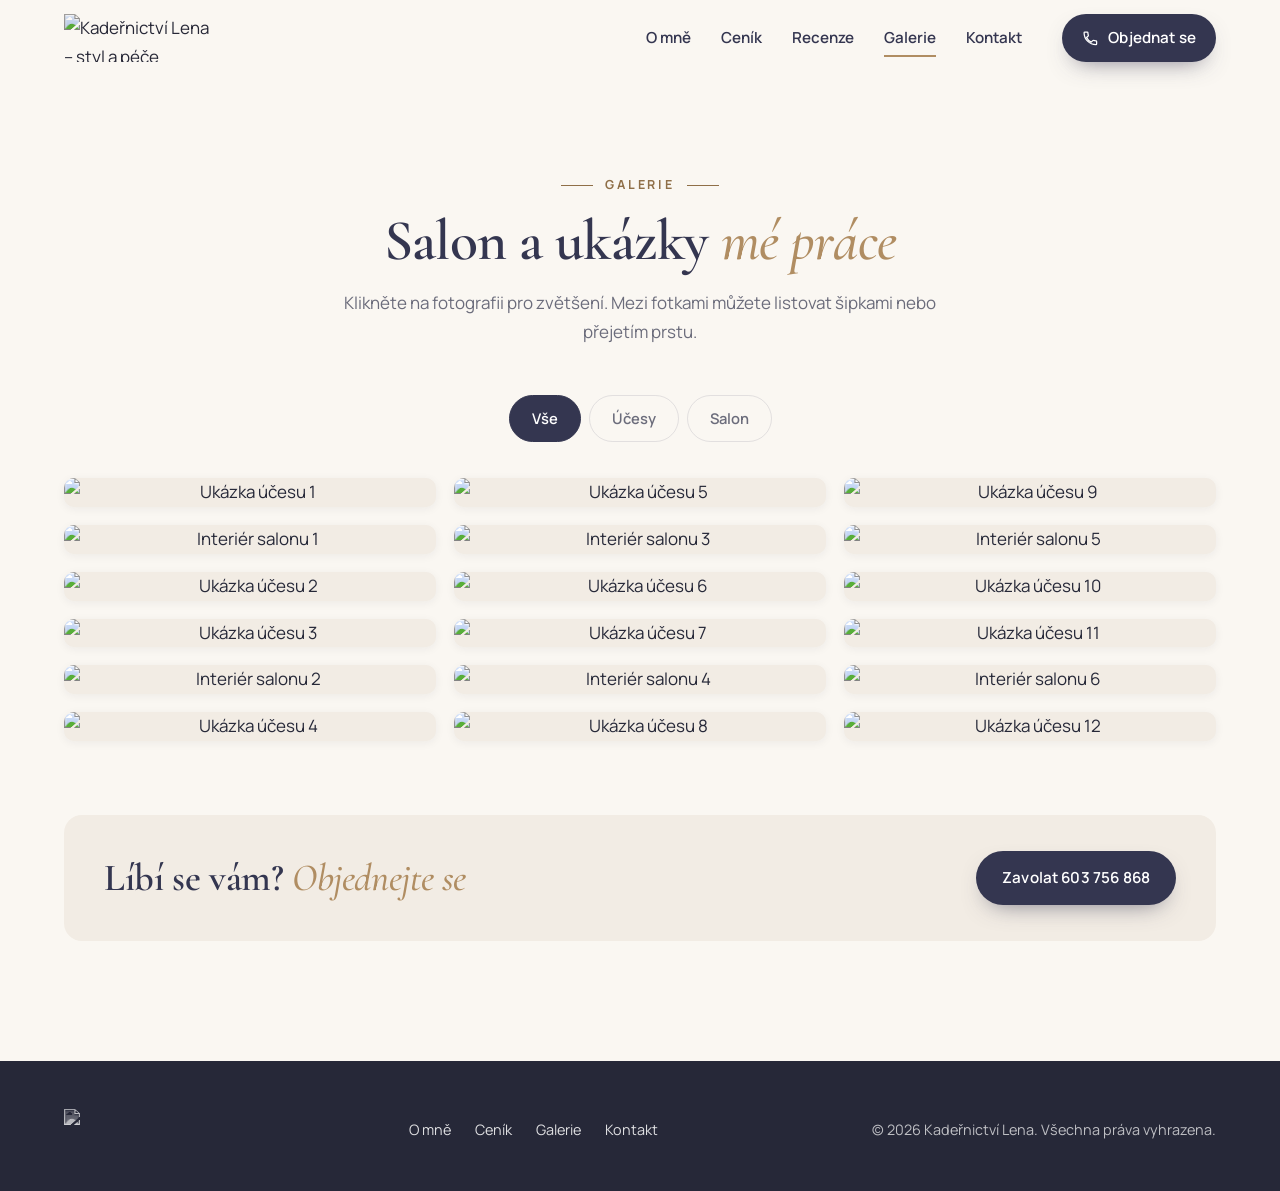
==== gallery.html @ c84bf9ac "Modernize website design and add mobile-friendly interactions - New elegant design (Cormorant Garamo" ====
<!DOCTYPE html>
<html lang="cs">
<head>
    <meta charset="UTF-8">
    <meta name="viewport" content="width=device-width, initial-scale=1.0">
    <title>Galerie – Kadeřnictví Lena</title>
    <meta name="description" content="Prohlédněte si salon kadeřnictví LENA v Holasicích a ukázky střihů, barvení a stylingu.">
    <meta name="theme-color" content="#faf7f2">
    <script>document.documentElement.classList.add('js');</script>
    <link rel="icon" href="img/lena_logo.png">
    <link rel="preconnect" href="https://fonts.googleapis.com">
    <link rel="preconnect" href="https://fonts.gstatic.com" crossorigin>
    <link href="https://fonts.googleapis.com/css2?family=Cormorant+Garamond:ital,wght@0,500;0,600;1,500&family=Manrope:wght@400;500;600;700&display=swap" rel="stylesheet">
    <link rel="stylesheet" href="css/styles.css">
</head>
<body>
    <a class="skip-link" href="#main">Přeskočit na obsah</a>

    <header class="site-header" id="top">
        <div class="container header-inner">
            <a href="index.html" class="brand" aria-label="Kadeřnictví Lena – úvod">
                <img src="img/lena_logo.png" alt="Kadeřnictví Lena – styl a péče" width="180" height="58">
            </a>
            <nav class="site-nav" id="site-nav" aria-label="Hlavní navigace">
                <ul>
                    <li><a href="index.html#o-mne">O mně</a></li>
                    <li><a href="index.html#cenik">Ceník</a></li>
                    <li><a href="index.html#recenze">Recenze</a></li>
                    <li><a href="gallery.html" class="is-active" aria-current="page">Galerie</a></li>
                    <li><a href="index.html#contact">Kontakt</a></li>
                </ul>
                <a href="tel:+420603756868" class="btn btn-primary nav-cta">
                    <svg aria-hidden="true" viewBox="0 0 24 24"><path d="M6.6 10.8a15.1 15.1 0 0 0 6.6 6.6l2.2-2.2c.3-.3.7-.4 1-.2 1.1.4 2.3.6 3.6.6.6 0 1 .4 1 1V20c0 .6-.4 1-1 1A17 17 0 0 1 3 4c0-.6.4-1 1-1h3.5c.6 0 1 .4 1 1 0 1.3.2 2.5.6 3.6.1.3 0 .7-.2 1l-2.3 2.2z"/></svg>
                    Objednat se
                </a>
            </nav>
            <button class="nav-toggle" type="button" aria-label="Otevřít menu" aria-expanded="false" aria-controls="site-nav">
                <span></span><span></span><span></span>
            </button>
        </div>
    </header>

    <main id="main">
        <section class="section gallery-page">
            <div class="container">
                <div class="section-head reveal">
                    <p class="eyebrow">Galerie</p>
                    <h1>Salon a ukázky <em>mé práce</em></h1>
                    <p>Klikněte na fotografii pro zvětšení. Mezi fotkami můžete listovat šipkami nebo přejetím prstu.</p>
                </div>

                <div class="filters reveal" role="group" aria-label="Filtr galerie">
                    <button class="filter is-active" data-filter="all" aria-pressed="true">Vše</button>
                    <button class="filter" data-filter="hair" aria-pressed="false">Účesy</button>
                    <button class="filter" data-filter="salon" aria-pressed="false">Salon</button>
                </div>

                <div class="gallery-grid" data-gallery>
                    <button class="gallery-item" data-cat="hair"><img src="media/hair_ (1).jpg" alt="Ukázka účesu 1" loading="lazy"></button>
                    <button class="gallery-item" data-cat="salon"><img src="media/salon_ (1).jpg" alt="Interiér salonu 1" loading="lazy"></button>
                    <button class="gallery-item" data-cat="hair"><img src="media/hair_ (2).jpg" alt="Ukázka účesu 2" loading="lazy"></button>
                    <button class="gallery-item" data-cat="hair"><img src="media/hair_ (3).jpg" alt="Ukázka účesu 3" loading="lazy"></button>
                    <button class="gallery-item" data-cat="salon"><img src="media/salon_ (2).jpg" alt="Interiér salonu 2" loading="lazy"></button>
                    <button class="gallery-item" data-cat="hair"><img src="media/hair_ (4).jpg" alt="Ukázka účesu 4" loading="lazy"></button>
                    <button class="gallery-item" data-cat="hair"><img src="media/hair_ (5).jpg" alt="Ukázka účesu 5" loading="lazy"></button>
                    <button class="gallery-item" data-cat="salon"><img src="media/salon_ (3).jpg" alt="Interiér salonu 3" loading="lazy"></button>
                    <button class="gallery-item" data-cat="hair"><img src="media/hair_ (6).jpg" alt="Ukázka účesu 6" loading="lazy"></button>
                    <button class="gallery-item" data-cat="hair"><img src="media/hair_ (7).jpg" alt="Ukázka účesu 7" loading="lazy"></button>
                    <button class="gallery-item" data-cat="salon"><img src="media/salon_ (4).jpg" alt="Interiér salonu 4" loading="lazy"></button>
                    <button class="gallery-item" data-cat="hair"><img src="media/hair_ (8).jpg" alt="Ukázka účesu 8" loading="lazy"></button>
                    <button class="gallery-item" data-cat="hair"><img src="media/hair_ (9).jpg" alt="Ukázka účesu 9" loading="lazy"></button>
                    <button class="gallery-item" data-cat="salon"><img src="media/salon_ (5).jpg" alt="Interiér salonu 5" loading="lazy"></button>
                    <button class="gallery-item" data-cat="hair"><img src="media/hair_ (10).jpg" alt="Ukázka účesu 10" loading="lazy"></button>
                    <button class="gallery-item" data-cat="hair"><img src="media/hair_ (11).jpg" alt="Ukázka účesu 11" loading="lazy"></button>
                    <button class="gallery-item" data-cat="salon"><img src="media/salon_ (6).jpg" alt="Interiér salonu 6" loading="lazy"></button>
                    <button class="gallery-item" data-cat="hair"><img src="media/hair_ (12).jpg" alt="Ukázka účesu 12" loading="lazy"></button>
                </div>

                <div class="cta-band reveal">
                    <h2>Líbí se vám? <em>Objednejte se</em></h2>
                    <a href="tel:+420603756868" class="btn btn-primary">Zavolat 603 756 868</a>
                </div>
            </div>
        </section>
    </main>

    <div class="lightbox" role="dialog" aria-modal="true" aria-label="Náhled fotografie" hidden>
        <button class="lb-close" type="button" aria-label="Zavřít">
            <svg aria-hidden="true" viewBox="0 0 24 24"><path d="M6 6l12 12M18 6L6 18"/></svg>
        </button>
        <button class="lb-nav lb-prev" type="button" aria-label="Předchozí fotografie">
            <svg aria-hidden="true" viewBox="0 0 24 24"><path d="M15 18l-6-6 6-6"/></svg>
        </button>
        <figure class="lb-figure">
            <img class="lb-img" src="" alt="">
            <figcaption class="lb-counter"></figcaption>
        </figure>
        <button class="lb-nav lb-next" type="button" aria-label="Další fotografie">
            <svg aria-hidden="true" viewBox="0 0 24 24"><path d="M9 18l6-6-6-6"/></svg>
        </button>
    </div>

    <footer class="site-footer">
        <div class="container footer-inner">
            <img src="img/lena_logo.png" alt="Kadeřnictví Lena" class="footer-logo" width="150" height="48" loading="lazy">
            <nav aria-label="Patička">
                <a href="index.html#o-mne">O mně</a>
                <a href="index.html#cenik">Ceník</a>
                <a href="gallery.html">Galerie</a>
                <a href="index.html#contact">Kontakt</a>
            </nav>
            <p>&copy; <span data-year>2025</span> Kadeřnictví Lena. Všechna práva vyhrazena.</p>
        </div>
    </footer>

    <a href="tel:+420603756868" class="fab-call" aria-label="Zavolat do kadeřnictví">
        <svg aria-hidden="true" viewBox="0 0 24 24"><path d="M6.6 10.8a15.1 15.1 0 0 0 6.6 6.6l2.2-2.2c.3-.3.7-.4 1-.2 1.1.4 2.3.6 3.6.6.6 0 1 .4 1 1V20c0 .6-.4 1-1 1A17 17 0 0 1 3 4c0-.6.4-1 1-1h3.5c.6 0 1 .4 1 1 0 1.3.2 2.5.6 3.6.1.3 0 .7-.2 1l-2.3 2.2z"/></svg>
        <span>Zavolat</span>
    </a>
    <button class="to-top" type="button" aria-label="Zpět nahoru">
        <svg aria-hidden="true" viewBox="0 0 24 24"><path d="M6 15l6-6 6 6"/></svg>
    </button>

    <script src="js/main.js" defer></script>
</body>
</html>
---- css/styles.css ----
/* ==========================================================================
   Kadeřnictví Lena – styly
   ========================================================================== */

:root {
    --ink: #262838;
    --navy: #343650;
    --muted: #6b6c7b;
    --cream: #faf7f2;
    --sand: #f2ece4;
    --blush: #ead8d1;
    --gold: #b08d62;
    --gold-dark: #8f6f48;
    --white: #ffffff;
    --line: rgba(52, 54, 80, 0.12);

    --font-serif: 'Cormorant Garamond', Georgia, serif;
    --font-sans: 'Manrope', system-ui, -apple-system, 'Segoe UI', sans-serif;

    --radius: 18px;
    --radius-sm: 10px;
    --shadow-sm: 0 2px 10px rgba(38, 40, 56, 0.06);
    --shadow: 0 18px 40px -18px rgba(38, 40, 56, 0.28);
    --header-h: 76px;
    --ease: cubic-bezier(.22, .61, .36, 1);
}

*, *::before, *::after { box-sizing: border-box; }
* { margin: 0; padding: 0; }

html {
    scroll-behavior: smooth;
    scroll-padding-top: calc(var(--header-h) + 12px);
    -webkit-text-size-adjust: 100%;
}

body {
    font-family: var(--font-sans);
    font-size: 17px;
    line-height: 1.7;
    color: var(--ink);
    background: var(--cream);
    -webkit-font-smoothing: antialiased;
    overflow-x: hidden;
}

body.nav-open { overflow: hidden; }

img { max-width: 100%; display: block; }
a { color: inherit; text-decoration: none; }
button { font: inherit; color: inherit; background: none; border: 0; cursor: pointer; }
ul { list-style: none; }

svg {
    width: 1em;
    height: 1em;
    fill: none;
    stroke: currentColor;
    stroke-width: 1.8;
    stroke-linecap: round;
    stroke-linejoin: round;
    flex-shrink: 0;
}

:focus-visible {
    outline: 2px solid var(--gold);
    outline-offset: 3px;
    border-radius: 6px;
}

.skip-link {
    position: absolute;
    left: 16px;
    top: -60px;
    z-index: 200;
    padding: 10px 16px;
    background: var(--navy);
    color: var(--white);
    border-radius: var(--radius-sm);
    transition: top .2s;
}
.skip-link:focus { top: 12px; }

.container {
    width: 100%;
    max-width: 1200px;
    margin: 0 auto;
    padding: 0 24px;
}

h1, h2, h3 {
    font-family: var(--font-serif);
    font-variant-numeric: lining-nums;
    font-weight: 600;
    color: var(--navy);
    line-height: 1.1;
    letter-spacing: -0.01em;
}
h1 { font-size: clamp(2.6rem, 6vw, 4.6rem); }
h2 { font-size: clamp(2.1rem, 4.2vw, 3.2rem); margin-bottom: 1.2rem; }
h3 { font-size: 1.6rem; }
h1 em, h2 em {
    font-style: italic;
    font-weight: 500;
    color: var(--gold);
}

.eyebrow {
    display: inline-flex;
    align-items: center;
    gap: 12px;
    margin-bottom: 14px;
    font-size: 0.78rem;
    font-weight: 700;
    letter-spacing: 0.22em;
    text-transform: uppercase;
    color: var(--gold-dark);
}
.eyebrow::before {
    content: "";
    width: 32px;
    height: 1px;
    background: currentColor;
}

.center { text-align: center; }

/* Buttons ---------------------------------------------------------------- */
.btn {
    display: inline-flex;
    align-items: center;
    justify-content: center;
    gap: 10px;
    padding: 14px 26px;
    border-radius: 999px;
    font-size: 0.95rem;
    font-weight: 600;
    letter-spacing: 0.01em;
    transition: background-color .25s var(--ease), color .25s var(--ease), transform .25s var(--ease), box-shadow .25s var(--ease), border-color .25s var(--ease);
    white-space: nowrap;
}
.btn svg { font-size: 1.1em; }
.btn-primary {
    background: var(--navy);
    color: var(--white);
    box-shadow: 0 10px 24px -12px rgba(52, 54, 80, .7);
}
.btn-primary:hover { background: var(--ink); transform: translateY(-2px); }
.btn-ghost {
    border: 1px solid var(--navy);
    color: var(--navy);
}
.btn-ghost:hover { background: var(--navy); color: var(--white); transform: translateY(-2px); }

/* Header ----------------------------------------------------------------- */
.site-header {
    position: sticky;
    top: 0;
    z-index: 100;
    height: var(--header-h);
}
/* rozmazané pozadí je na pseudo-elementu, aby backdrop-filter
   nevytvářel kontejner pro position: fixed mobilního menu */
.site-header::before {
    content: "";
    position: absolute;
    inset: 0;
    z-index: -1;
    background: rgba(250, 247, 242, 0.82);
    backdrop-filter: saturate(160%) blur(14px);
    -webkit-backdrop-filter: saturate(160%) blur(14px);
    border-bottom: 1px solid transparent;
    transition: box-shadow .3s, border-color .3s, background-color .3s;
}
.site-header.is-scrolled::before {
    background: rgba(250, 247, 242, 0.95);
    border-bottom-color: var(--line);
    box-shadow: 0 6px 24px -16px rgba(38, 40, 56, .35);
}
.header-inner {
    height: 100%;
    display: flex;
    align-items: center;
    justify-content: space-between;
    gap: 24px;
}
.brand img {
    width: 150px;
    height: auto;
    mix-blend-mode: multiply; /* skryje šedé pozadí loga */
}

.site-nav {
    display: flex;
    align-items: center;
    gap: 28px;
}
.site-nav ul {
    display: flex;
    gap: 6px;
}
.site-nav ul a {
    position: relative;
    display: block;
    padding: 8px 12px;
    font-size: 0.95rem;
    font-weight: 600;
    color: var(--navy);
}
.site-nav ul a::after {
    content: "";
    position: absolute;
    left: 12px;
    right: 12px;
    bottom: 2px;
    height: 1.5px;
    background: var(--gold);
    transform: scaleX(0);
    transform-origin: left;
    transition: transform .3s var(--ease);
}
.site-nav ul a:hover::after,
.site-nav ul a.is-active::after { transform: scaleX(1); }
.nav-cta { padding: 11px 20px; }

.nav-toggle {
    display: none;
    position: relative;
    width: 44px;
    height: 44px;
    border-radius: 50%;
    z-index: 120;
}
.nav-toggle span {
    position: absolute;
    left: 11px;
    width: 22px;
    height: 2px;
    border-radius: 2px;
    background: var(--navy);
    transition: transform .3s var(--ease), opacity .2s, top .3s var(--ease);
}
.nav-toggle span:nth-child(1) { top: 15px; }
.nav-toggle span:nth-child(2) { top: 21px; }
.nav-toggle span:nth-child(3) { top: 27px; }
.nav-open .nav-toggle span:nth-child(1) { top: 21px; transform: rotate(45deg); }
.nav-open .nav-toggle span:nth-child(2) { opacity: 0; }
.nav-open .nav-toggle span:nth-child(3) { top: 21px; transform: rotate(-45deg); }

/* Sections --------------------------------------------------------------- */
.section { padding: clamp(72px, 10vw, 120px) 0; }

.section-head {
    max-width: 640px;
    margin: 0 auto 48px;
    text-align: center;
}
.section-head .eyebrow::after {
    content: "";
    width: 32px;
    height: 1px;
    background: currentColor;
}
.section-head p:not(.eyebrow) { color: var(--muted); }

/* Hero ------------------------------------------------------------------- */
.hero {
    position: relative;
    padding: clamp(40px, 7vw, 90px) 0 clamp(64px, 8vw, 110px);
    overflow: hidden;
}
.hero::before {
    content: "";
    position: absolute;
    right: -10%;
    top: -20%;
    width: 60vw;
    height: 60vw;
    max-width: 760px;
    max-height: 760px;
    border-radius: 50%;
    background: radial-gradient(circle, var(--blush) 0%, rgba(234, 216, 209, 0) 70%);
    opacity: .7;
    pointer-events: none;
}
.hero-inner {
    position: relative;
    display: grid;
    grid-template-columns: 1.05fr 0.95fr;
    align-items: center;
    gap: clamp(32px, 6vw, 80px);
}
.hero h1 { margin-bottom: 24px; }
.hero h1 em { display: inline-block; }
.hero-lead {
    max-width: 520px;
    font-size: 1.1rem;
    color: var(--muted);
    margin-bottom: 34px;
}
.hero-actions {
    display: flex;
    flex-wrap: wrap;
    gap: 14px;
    margin-bottom: 48px;
}
.hero-stats {
    display: flex;
    flex-wrap: wrap;
    gap: 16px 40px;
    padding-top: 28px;
    border-top: 1px solid var(--line);
}
.hero-stats li { display: flex; flex-direction: column; }
.hero-stats strong {
    font-family: var(--font-serif);
    font-size: 2.2rem;
    font-weight: 600;
    line-height: 1;
    color: var(--navy);
    font-variant-numeric: lining-nums;
}
.hero-stats span {
    margin-top: 6px;
    font-size: 0.85rem;
    color: var(--muted);
}

.hero-media { position: relative; }
.hero-arch {
    aspect-ratio: 4 / 5;
    border-radius: 999px 999px var(--radius) var(--radius);
    overflow: hidden;
    box-shadow: var(--shadow);
}
.hero-arch img {
    width: 100%;
    height: 100%;
    object-fit: cover;
    object-position: 55% 50%;
    transform: scale(1.06);
    transition: transform 1.6s var(--ease);
}
.hero-media.is-visible .hero-arch img { transform: scale(1); }

.hero-badge {
    position: absolute;
    left: -28px;
    bottom: 48px;
    display: flex;
    flex-direction: column;
    gap: 2px;
    padding: 14px 20px;
    background: var(--white);
    border-radius: var(--radius-sm);
    box-shadow: var(--shadow);
    font-size: 0.9rem;
    animation: float 6s ease-in-out infinite;
}
.hero-badge-stars { color: var(--gold); letter-spacing: 2px; }
.hero-status {
    position: absolute;
    right: -16px;
    top: 36px;
    box-shadow: var(--shadow);
    animation: float 6s ease-in-out -3s infinite;
}
@keyframes float {
    0%, 100% { transform: translateY(0); }
    50% { transform: translateY(-8px); }
}

.open-status {
    display: inline-flex;
    align-items: center;
    gap: 8px;
    padding: 8px 14px;
    border-radius: 999px;
    background: var(--white);
    font-size: 0.82rem;
    font-weight: 600;
    color: var(--navy);
}
.open-status:empty { display: none; }
.open-status::before {
    content: "";
    width: 8px;
    height: 8px;
    border-radius: 50%;
    background: #c4554d;
}
.open-status.is-open::before {
    background: #3f9a5d;
    box-shadow: 0 0 0 0 rgba(63, 154, 93, .5);
    animation: pulse 2s infinite;
}
@keyframes pulse {
    0% { box-shadow: 0 0 0 0 rgba(63, 154, 93, .5); }
    70% { box-shadow: 0 0 0 8px rgba(63, 154, 93, 0); }
    100% { box-shadow: 0 0 0 0 rgba(63, 154, 93, 0); }
}

/* About ------------------------------------------------------------------ */
.about { background: var(--white); }
.about-inner {
    display: grid;
    grid-template-columns: 0.85fr 1.15fr;
    gap: clamp(36px, 7vw, 96px);
    align-items: center;
}
.about-media { position: relative; }
.about-media::before {
    content: "";
    position: absolute;
    inset: 24px -24px -24px 24px;
    border: 1px solid var(--gold);
    border-radius: var(--radius);
}
.about-media img {
    position: relative;
    width: 100%;
    height: auto;
    border-radius: var(--radius);
    box-shadow: var(--shadow);
}
.about-text p:not(.eyebrow) { color: #46485a; margin-bottom: 1rem; }
.features {
    display: flex;
    flex-wrap: wrap;
    gap: 10px;
    margin: 28px 0 8px;
}
.features li {
    display: inline-flex;
    align-items: center;
    gap: 8px;
    padding: 9px 16px;
    border-radius: 999px;
    background: var(--sand);
    font-size: 0.88rem;
    font-weight: 600;
    color: var(--navy);
}
.features svg { color: var(--gold-dark); font-size: 1.05rem; }
.signature {
    display: flex;
    align-items: flex-end;
    gap: 10px;
    margin-top: 24px;
}
.signature img { width: auto; height: 56px; }

/* Pricing ---------------------------------------------------------------- */
.pricing-controls {
    display: flex;
    flex-wrap: wrap;
    justify-content: space-between;
    align-items: center;
    gap: 16px;
    max-width: 820px;
    margin: 0 auto 20px;
}
.tabs {
    display: flex;
    gap: 6px;
}
.tab {
    padding: 10px 18px;
    border-radius: 999px;
    font-size: 0.92rem;
    font-weight: 600;
    color: var(--muted);
    transition: color .2s, background-color .2s;
}
.tab:hover { color: var(--navy); }
.tab.is-active { background: var(--navy); color: var(--white); }

.length-switch {
    position: relative;
    display: inline-grid;
    grid-template-columns: 1fr 1fr;
    padding: 4px;
    border-radius: 999px;
    background: var(--sand);
}
.length-btn {
    position: relative;
    z-index: 1;
    padding: 8px 16px;
    font-size: 0.86rem;
    font-weight: 600;
    color: var(--muted);
    transition: color .25s;
}
.length-btn.is-active { color: var(--navy); }
.length-indicator {
    position: absolute;
    top: 4px;
    bottom: 4px;
    left: 4px;
    width: calc(50% - 4px);
    border-radius: 999px;
    background: var(--white);
    box-shadow: var(--shadow-sm);
    transition: transform .35s var(--ease);
}
.length-switch[data-active="long"] .length-indicator { transform: translateX(100%); }

.price-card {
    max-width: 820px;
    margin: 0 auto;
    padding: clamp(24px, 4vw, 44px);
    background: var(--white);
    border-radius: var(--radius);
    box-shadow: var(--shadow);
}
.price-list li {
    display: flex;
    align-items: baseline;
    gap: 12px;
    padding: 16px 0;
    border-bottom: 1px solid var(--line);
}
.price-list li:last-child { border-bottom: 0; }
.price-list.is-entering li { animation: rowIn .45s var(--ease) both; }
.price-list.is-entering li:nth-child(2) { animation-delay: .04s; }
.price-list.is-entering li:nth-child(3) { animation-delay: .08s; }
.price-list.is-entering li:nth-child(4) { animation-delay: .12s; }
.price-list.is-entering li:nth-child(5) { animation-delay: .16s; }
.price-list.is-entering li:nth-child(6) { animation-delay: .2s; }
@keyframes rowIn {
    from { opacity: 0; transform: translateY(8px); }
    to { opacity: 1; transform: none; }
}
.service { font-weight: 600; color: var(--navy); }
.dots {
    flex: 1;
    min-width: 20px;
    border-bottom: 1px dotted rgba(52, 54, 80, .3);
    transform: translateY(-5px);
}
.price {
    font-family: var(--font-serif);
    font-size: 1.45rem;
    font-weight: 600;
    color: var(--gold-dark);
    white-space: nowrap;
    font-variant-numeric: lining-nums tabular-nums;
}
.price small {
    font-family: var(--font-sans);
    font-size: 0.75rem;
    font-weight: 600;
    color: var(--muted);
    margin-right: 4px;
}
.price.is-changing { animation: priceFlip .35s var(--ease); }
@keyframes priceFlip {
    0% { opacity: 0; transform: translateY(-6px); }
    100% { opacity: 1; transform: none; }
}
.pricing-note {
    margin-top: 28px;
    text-align: center;
    color: var(--muted);
}
.pricing-note a {
    color: var(--navy);
    font-weight: 700;
    border-bottom: 1px solid var(--gold);
}

/* Reviews ---------------------------------------------------------------- */
.reviews { background: var(--sand); }
.rating-summary {
    display: inline-flex;
    align-items: center;
    gap: 10px;
    padding: 8px 18px;
    border-radius: 999px;
    background: var(--white);
    font-size: 0.92rem;
}
.carousel {
    position: relative;
    display: grid;
    grid-template-columns: auto 1fr auto;
    align-items: center;
    gap: 16px;
}
.carousel-track {
    display: grid;
    grid-auto-flow: column;
    grid-auto-columns: calc((100% - 48px) / 3);
    gap: 24px;
    overflow-x: auto;
    scroll-snap-type: x mandatory;
    scroll-behavior: smooth;
    overscroll-behavior-x: contain;
    padding: 8px 4px 24px;
    scrollbar-width: none;
}
.carousel-track::-webkit-scrollbar { display: none; }
.review-card {
    scroll-snap-align: start;
    display: flex;
    flex-direction: column;
    justify-content: space-between;
    gap: 24px;
    padding: 32px 28px 26px;
    background: var(--white);
    border-radius: var(--radius);
    box-shadow: var(--shadow-sm);
    transition: transform .3s var(--ease), box-shadow .3s var(--ease);
}
.review-card:hover { transform: translateY(-4px); box-shadow: var(--shadow); }
.review-text {
    position: relative;
    padding-top: 28px;
    color: #46485a;
    font-size: 0.98rem;
}
.review-text::before {
    content: "“";
    position: absolute;
    top: -18px;
    left: -4px;
    font-family: var(--font-serif);
    font-size: 4.2rem;
    line-height: 1;
    color: var(--blush);
}
.review-author {
    display: flex;
    align-items: center;
    gap: 12px;
    padding-top: 18px;
    border-top: 1px solid var(--line);
}
.review-author img,
.review-author .avatar {
    width: 44px;
    height: 44px;
    border-radius: 50%;
    object-fit: cover;
    flex-shrink: 0;
}
.review-author .avatar {
    display: grid;
    place-items: center;
    background: var(--blush);
    color: var(--navy);
    font-weight: 700;
}
.review-author div { display: flex; flex-direction: column; line-height: 1.3; }
.review-author b { color: var(--navy); font-size: 0.95rem; }
.stars { color: var(--gold); letter-spacing: 2px; font-size: 0.85rem; }

.carousel-btn {
    display: grid;
    place-items: center;
    width: 48px;
    height: 48px;
    border-radius: 50%;
    background: var(--white);
    color: var(--navy);
    font-size: 1.3rem;
    box-shadow: var(--shadow-sm);
    transition: background-color .2s, color .2s, opacity .2s, transform .2s;
}
.carousel-btn:hover:not(:disabled) { background: var(--navy); color: var(--white); transform: scale(1.06); }
.carousel-btn:disabled { opacity: .35; cursor: default; }
.carousel-dots {
    grid-column: 1 / -1;
    display: flex;
    justify-content: center;
    gap: 8px;
}
.carousel-dots button {
    width: 8px;
    height: 8px;
    border-radius: 999px;
    background: rgba(52, 54, 80, .2);
    transition: width .3s var(--ease), background-color .3s;
}
.carousel-dots button.is-active { width: 28px; background: var(--navy); }

/* Gallery teaser --------------------------------------------------------- */
.teaser-grid {
    display: grid;
    grid-template-columns: repeat(4, 1fr);
    gap: 18px;
    margin-bottom: 44px;
}
.teaser-item {
    display: block;
    aspect-ratio: 3 / 4;
    border-radius: var(--radius);
    overflow: hidden;
    box-shadow: var(--shadow-sm);
}
.teaser-item:nth-child(even) { transform: translateY(28px); }
.teaser-item:nth-child(even).reveal.is-visible { transform: translateY(28px); }
.teaser-item img {
    width: 100%;
    height: 100%;
    object-fit: cover;
    transition: transform .8s var(--ease);
}
.teaser-item:hover img { transform: scale(1.06); }
.teaser .center { padding-top: 24px; }

/* Contact ---------------------------------------------------------------- */
.contact { background: var(--white); }
.contact-inner {
    display: grid;
    grid-template-columns: 1fr 1.1fr;
    gap: clamp(36px, 6vw, 80px);
    align-items: start;
}
.contact-list { display: grid; gap: 18px; margin: 8px 0 32px; }
.contact-list li {
    display: flex;
    align-items: flex-start;
    gap: 16px;
}
.contact-list .icon {
    display: grid;
    place-items: center;
    width: 46px;
    height: 46px;
    border-radius: 50%;
    background: var(--sand);
    color: var(--gold-dark);
    font-size: 1.25rem;
    flex-shrink: 0;
}
.contact-list small {
    display: block;
    font-size: 0.72rem;
    font-weight: 700;
    letter-spacing: 0.14em;
    text-transform: uppercase;
    color: var(--muted);
}
.contact-list a {
    font-weight: 600;
    color: var(--navy);
    background-image: linear-gradient(var(--gold), var(--gold));
    background-size: 0 1px;
    background-position: 0 100%;
    background-repeat: no-repeat;
    transition: background-size .3s var(--ease);
    overflow-wrap: anywhere;
}
.contact-list a:hover { background-size: 100% 1px; }
.copy-row { display: inline-flex; flex-wrap: wrap; align-items: center; gap: 10px; }
.copy-btn {
    padding: 2px 10px;
    border: 1px solid var(--line);
    border-radius: 999px;
    font-size: 0.75rem;
    font-weight: 600;
    color: var(--muted);
    transition: color .2s, border-color .2s;
}
.copy-btn:hover { color: var(--navy); border-color: var(--navy); }

.hours {
    padding: 24px 26px;
    border-radius: var(--radius);
    background: var(--cream);
    margin-bottom: 28px;
}
.hours-head {
    display: flex;
    flex-wrap: wrap;
    align-items: center;
    justify-content: space-between;
    gap: 10px;
    margin-bottom: 12px;
}
.hours-head .open-status { background: var(--white); }
.hours-table { width: 100%; border-collapse: collapse; }
.hours-table th,
.hours-table td {
    padding: 9px 0;
    border-bottom: 1px solid var(--line);
    font-weight: 500;
    text-align: left;
}
.hours-table td { text-align: right; font-variant-numeric: tabular-nums; }
.hours-table tr:last-child th,
.hours-table tr:last-child td { border-bottom: 0; }
.hours-table tr.is-today th,
.hours-table tr.is-today td { font-weight: 700; color: var(--navy); }
.hours-table tr.is-today th::after {
    content: "dnes";
    margin-left: 8px;
    padding: 1px 8px;
    border-radius: 999px;
    background: var(--blush);
    font-size: 0.7rem;
    font-weight: 700;
    letter-spacing: 0.05em;
    text-transform: uppercase;
    vertical-align: 2px;
}

.social { display: flex; gap: 12px; }
.social a {
    display: grid;
    place-items: center;
    width: 46px;
    height: 46px;
    border-radius: 50%;
    border: 1px solid var(--line);
    color: var(--navy);
    font-size: 1.2rem;
    transition: background-color .25s, color .25s, transform .25s, border-color .25s;
}
.social a:hover { background: var(--navy); border-color: var(--navy); color: var(--white); transform: translateY(-3px); }

.contact-map {
    position: relative;
    height: 100%;
    min-height: 460px;
    border-radius: var(--radius);
    overflow: hidden;
    box-shadow: var(--shadow);
    background: var(--sand);
}
.contact-map iframe {
    position: absolute;
    inset: 0;
    width: 100%;
    height: 100%;
    border: 0;
    filter: grayscale(.35) contrast(1.02);
}
.map-btn {
    position: absolute;
    right: 16px;
    bottom: 16px;
}

/* Footer ----------------------------------------------------------------- */
.site-footer {
    padding: 48px 0 40px;
    background: var(--ink);
    color: rgba(255, 255, 255, .7);
    font-size: 0.9rem;
}
.footer-inner {
    display: flex;
    flex-wrap: wrap;
    align-items: center;
    justify-content: space-between;
    gap: 20px 32px;
}
.footer-logo {
    width: 130px;
    height: auto;
    filter: invert(1) grayscale(1) brightness(1.6);
    mix-blend-mode: screen;
}
.site-footer nav { display: flex; flex-wrap: wrap; gap: 8px 24px; }
.site-footer nav a { color: rgba(255, 255, 255, .85); transition: color .2s; }
.site-footer nav a:hover { color: var(--blush); }

/* Floating UI ------------------------------------------------------------ */
.fab-call {
    position: fixed;
    right: 16px;
    bottom: 16px;
    z-index: 90;
    display: none;
    align-items: center;
    gap: 8px;
    padding: 14px 20px;
    border-radius: 999px;
    background: var(--navy);
    color: var(--white);
    font-weight: 700;
    box-shadow: 0 14px 30px -10px rgba(38, 40, 56, .6);
    transform: translateY(120%);
    transition: transform .35s var(--ease);
}
.fab-call svg { font-size: 1.15rem; }
.fab-call.is-visible { transform: none; }

.to-top {
    position: fixed;
    right: 24px;
    bottom: 24px;
    z-index: 90;
    display: grid;
    place-items: center;
    width: 46px;
    height: 46px;
    border-radius: 50%;
    background: var(--white);
    color: var(--navy);
    font-size: 1.3rem;
    box-shadow: var(--shadow);
    opacity: 0;
    visibility: hidden;
    transform: translateY(12px);
    transition: opacity .3s, transform .3s var(--ease), visibility .3s;
}
.to-top.is-visible { opacity: 1; visibility: visible; transform: none; }
.to-top:hover { background: var(--navy); color: var(--white); }

.toast {
    position: fixed;
    left: 50%;
    bottom: 28px;
    z-index: 300;
    padding: 12px 20px;
    border-radius: 999px;
    background: var(--ink);
    color: var(--white);
    font-size: 0.9rem;
    font-weight: 600;
    opacity: 0;
    pointer-events: none;
    transform: translate(-50%, 12px);
    transition: opacity .25s, transform .25s var(--ease);
}
.toast.is-visible { opacity: 1; transform: translate(-50%, 0); }

/* Gallery page ----------------------------------------------------------- */
.gallery-page { padding-top: clamp(48px, 7vw, 90px); }
.gallery-page h1 { font-size: clamp(2.3rem, 5vw, 3.6rem); margin-bottom: 1rem; }
.filters {
    display: flex;
    justify-content: center;
    gap: 8px;
    margin-bottom: 36px;
}
.filter {
    padding: 10px 22px;
    border-radius: 999px;
    border: 1px solid var(--line);
    font-size: 0.92rem;
    font-weight: 600;
    color: var(--muted);
    transition: background-color .2s, color .2s, border-color .2s;
}
.filter:hover { color: var(--navy); border-color: var(--navy); }
.filter.is-active { background: var(--navy); border-color: var(--navy); color: var(--white); }

.gallery-grid {
    columns: 3 280px;
    column-gap: 18px;
}
.gallery-item {
    display: block;
    width: 100%;
    margin-bottom: 18px;
    border-radius: var(--radius-sm);
    overflow: hidden;
    break-inside: avoid;
    background: var(--sand);
    box-shadow: var(--shadow-sm);
    cursor: zoom-in;
    transition: opacity .4s var(--ease), transform .4s var(--ease);
}
.gallery-item img {
    width: 100%;
    height: auto;
    transition: transform .8s var(--ease), filter .4s;
}
.gallery-item:hover img { transform: scale(1.04); filter: brightness(1.05); }
.gallery-item.is-hidden { display: none; }
.gallery-item.is-filtering { opacity: 0; transform: scale(.97); }

.cta-band {
    display: flex;
    flex-wrap: wrap;
    align-items: center;
    justify-content: space-between;
    gap: 20px;
    margin-top: 56px;
    padding: 36px 40px;
    border-radius: var(--radius);
    background: var(--sand);
}
.cta-band h2 { margin: 0; font-size: clamp(1.8rem, 3.5vw, 2.4rem); }

/* Lightbox */
.lightbox {
    position: fixed;
    inset: 0;
    z-index: 500;
    display: flex;
    align-items: center;
    justify-content: center;
    background: rgba(20, 21, 30, .94);
    opacity: 0;
    transition: opacity .3s;
    touch-action: pan-y;
}
.lightbox[hidden] { display: none; }
.lightbox.is-open { opacity: 1; }
.lb-figure {
    display: flex;
    flex-direction: column;
    align-items: center;
    gap: 14px;
    max-width: min(92vw, 1200px);
}
.lb-img {
    max-width: 100%;
    max-height: 82vh;
    border-radius: var(--radius-sm);
    box-shadow: 0 30px 80px rgba(0, 0, 0, .5);
    transition: opacity .25s, transform .25s var(--ease);
    user-select: none;
    -webkit-user-drag: none;
}
.lb-img.is-loading { opacity: 0; transform: scale(.98); }
.lb-counter {
    color: rgba(255, 255, 255, .7);
    font-size: 0.85rem;
    letter-spacing: 0.1em;
}
.lb-close, .lb-nav {
    position: absolute;
    display: grid;
    place-items: center;
    width: 52px;
    height: 52px;
    border-radius: 50%;
    background: rgba(255, 255, 255, .1);
    color: var(--white);
    font-size: 1.5rem;
    transition: background-color .2s;
}
.lb-close:hover, .lb-nav:hover { background: rgba(255, 255, 255, .22); }
.lb-close { top: 20px; right: 20px; }
.lb-prev { left: 20px; top: 50%; transform: translateY(-50%); }
.lb-next { right: 20px; top: 50%; transform: translateY(-50%); }

/* Reveal animations ------------------------------------------------------ */
.js .reveal {
    opacity: 0;
    transform: translateY(24px);
    transition: opacity .8s var(--ease), transform .8s var(--ease);
}
.js .reveal.is-visible { opacity: 1; transform: none; }

@media (prefers-reduced-motion: reduce) {
    html { scroll-behavior: auto; }
    *, *::before, *::after {
        animation-duration: .01ms !important;
        animation-iteration-count: 1 !important;
        transition-duration: .01ms !important;
    }
    .js .reveal { opacity: 1; transform: none; }
}

/* Responsive ------------------------------------------------------------- */
@media (max-width: 1024px) {
    .site-nav { gap: 16px; }
    .site-nav ul a { padding: 8px 8px; }
    .carousel-track { grid-auto-columns: calc((100% - 24px) / 2); }
}

@media (max-width: 880px) {
    :root { --header-h: 66px; }

    .nav-toggle { display: block; }
    .site-nav {
        position: fixed;
        inset: 0;
        z-index: 110;
        flex-direction: column;
        justify-content: center;
        gap: 36px;
        padding: 80px 24px 40px;
        background: var(--cream);
        opacity: 0;
        visibility: hidden;
        transition: opacity .35s var(--ease), visibility .35s;
    }
    .nav-open .site-nav { opacity: 1; visibility: visible; }
    .site-nav ul { flex-direction: column; align-items: center; gap: 4px; }
    .site-nav ul li {
        opacity: 0;
        transform: translateY(14px);
        transition: opacity .4s var(--ease), transform .4s var(--ease);
    }
    .nav-open .site-nav ul li { opacity: 1; transform: none; }
    .nav-open .site-nav ul li:nth-child(2) { transition-delay: .05s; }
    .nav-open .site-nav ul li:nth-child(3) { transition-delay: .1s; }
    .nav-open .site-nav ul li:nth-child(4) { transition-delay: .15s; }
    .nav-open .site-nav ul li:nth-child(5) { transition-delay: .2s; }
    .site-nav ul a {
        font-family: var(--font-serif);
        font-size: 2.2rem;
        font-weight: 600;
        padding: 6px 16px;
    }
    .site-nav ul a::after { left: 16px; right: 16px; }
    .brand { position: relative; z-index: 120; }
    .brand img { width: 128px; }

    .hero-inner,
    .about-inner,
    .contact-inner { grid-template-columns: 1fr; }
    .hero-text { text-align: center; }
    .hero-lead { margin-left: auto; margin-right: auto; }
    .hero-actions, .hero-stats { justify-content: center; }
    .hero .eyebrow::after {
        content: "";
        width: 32px;
        height: 1px;
        background: currentColor;
    }
    .hero-media { max-width: 440px; margin: 0 auto; width: 100%; }
    .hero-badge { left: -8px; }
    .hero-status { right: -8px; }

    .about-media { max-width: 420px; margin: 0 auto 16px; }

    .teaser-grid { grid-template-columns: repeat(2, 1fr); }
    .teaser-item:nth-child(even),
    .teaser-item:nth-child(even).reveal.is-visible { transform: none; }

    .contact-map { min-height: 360px; }

    .fab-call { display: inline-flex; }
    .to-top { bottom: 84px; right: 16px; }
    .toast { bottom: 90px; }
}

@media (max-width: 640px) {
    body { font-size: 16px; }
    .container { padding: 0 16px; }

    .hero-actions { flex-direction: column; align-items: stretch; }
    .hero-stats { gap: 16px 28px; }
    .hero-stats strong { font-size: 1.9rem; }

    .about-media::before { inset: 14px -10px -14px 10px; }

    .pricing-controls { flex-direction: column; align-items: stretch; }
    .tabs { justify-content: center; }
    .tab { flex: 1; padding: 10px 12px; }
    .length-switch { width: 100%; }
    .price-list li { flex-wrap: wrap; gap: 4px 12px; padding: 14px 0; }
    .service { flex: 1 1 60%; }
    .dots { display: none; }
    .price { font-size: 1.3rem; }

    .rating-summary { font-size: 0.85rem; border-radius: var(--radius-sm); text-align: left; }

    .carousel { grid-template-columns: 1fr; gap: 8px; }
    .carousel-btn { display: none; }
    .carousel-track { grid-auto-columns: 88%; gap: 14px; }
    .review-card { padding: 26px 22px 22px; }

    .teaser-grid { gap: 12px; }

    .hours { padding: 20px; }
    .cta-band { padding: 28px 22px; text-align: center; justify-content: center; }

    .gallery-grid { columns: 2; column-gap: 10px; }
    .gallery-item { margin-bottom: 10px; }
    .filter { padding: 9px 16px; }

    .lb-nav { display: none; }
    .lb-close { top: 12px; right: 12px; }

    .footer-inner { flex-direction: column; text-align: center; }
    .site-footer { padding-bottom: 96px; }
}
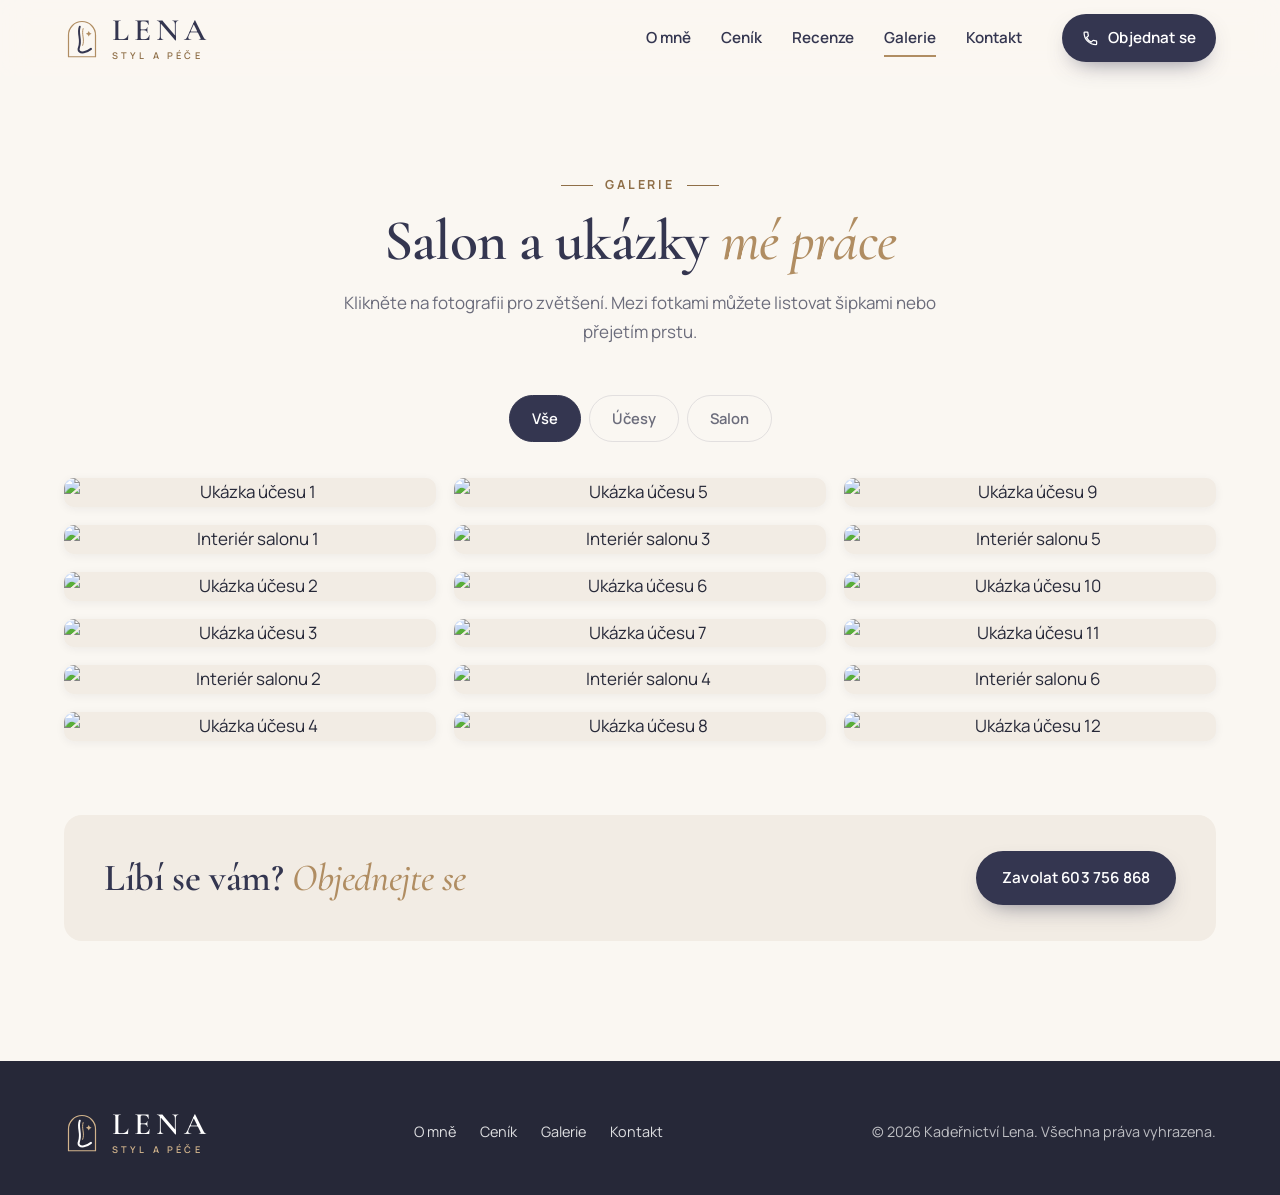
==== commit 9881b54d: "Replace PNG logo with new SVG brand mark Arch-shaped emblem (salon mirror) with a hair-strand "L" an" ====
--- a/gallery.html
+++ b/gallery.html
@@ -7,7 +7,7 @@
     <meta name="description" content="Prohlédněte si salon kadeřnictví LENA v Holasicích a ukázky střihů, barvení a stylingu.">
     <meta name="theme-color" content="#faf7f2">
     <script>document.documentElement.classList.add('js');</script>
-    <link rel="icon" href="img/lena_logo.png">
+    <link rel="icon" href="img/favicon.svg" type="image/svg+xml">
     <link rel="preconnect" href="https://fonts.googleapis.com">
     <link rel="preconnect" href="https://fonts.gstatic.com" crossorigin>
     <link href="https://fonts.googleapis.com/css2?family=Cormorant+Garamond:ital,wght@0,500;0,600;1,500&family=Manrope:wght@400;500;600;700&display=swap" rel="stylesheet">
@@ -19,7 +19,13 @@
     <header class="site-header" id="top">
         <div class="container header-inner">
             <a href="index.html" class="brand" aria-label="Kadeřnictví Lena – úvod">
-                <img src="img/lena_logo.png" alt="Kadeřnictví Lena – styl a péče" width="180" height="58">
+                <svg class="brand-mark" viewBox="0 0 48 56" aria-hidden="true">
+                    <path class="mark-arch" d="M6 53V24a18 18 0 0 1 36 0v29z"/>
+                    <path class="mark-strand" d="M21 13c-3.5 9 3 17.5-1 27.5-2 5 1.5 7.4 6.5 6.6 3.6-.6 6.6-2.3 9.5-4.6"/>
+                    <path class="mark-strand-thin" d="M25.5 15.5c-2.6 7.8 2.6 14.3-.6 22.3"/>
+                    <path class="mark-spark" d="M33 18.5l1.2 2.6 2.6 1.2-2.6 1.2-1.2 2.6-1.2-2.6-2.6-1.2 2.6-1.2z"/>
+                </svg>
+                <span class="brand-text"><span class="brand-name">Lena</span><span class="brand-tag">Styl a péče</span></span>
             </a>
             <nav class="site-nav" id="site-nav" aria-label="Hlavní navigace">
                 <ul>
@@ -102,7 +108,15 @@
 
     <footer class="site-footer">
         <div class="container footer-inner">
-            <img src="img/lena_logo.png" alt="Kadeřnictví Lena" class="footer-logo" width="150" height="48" loading="lazy">
+            <a href="index.html" class="brand brand-footer" aria-label="Kadeřnictví Lena">
+                <svg class="brand-mark" viewBox="0 0 48 56" aria-hidden="true">
+                        <path class="mark-arch" d="M6 53V24a18 18 0 0 1 36 0v29z"/>
+                        <path class="mark-strand" d="M21 13c-3.5 9 3 17.5-1 27.5-2 5 1.5 7.4 6.5 6.6 3.6-.6 6.6-2.3 9.5-4.6"/>
+                        <path class="mark-strand-thin" d="M25.5 15.5c-2.6 7.8 2.6 14.3-.6 22.3"/>
+                        <path class="mark-spark" d="M33 18.5l1.2 2.6 2.6 1.2-2.6 1.2-1.2 2.6-1.2-2.6-2.6-1.2 2.6-1.2z"/>
+                    </svg>
+                    <span class="brand-text"><span class="brand-name">Lena</span><span class="brand-tag">Styl a péče</span></span>
+            </a>
             <nav aria-label="Patička">
                 <a href="index.html#o-mne">O mně</a>
                 <a href="index.html#cenik">Ceník</a>
--- a/css/styles.css
+++ b/css/styles.css
@@ -184,10 +184,59 @@
     justify-content: space-between;
     gap: 24px;
 }
-.brand img {
-    width: 150px;
-    height: auto;
-    mix-blend-mode: multiply; /* skryje šedé pozadí loga */
+.brand {
+    --mark-line: var(--navy);
+    --mark-accent: var(--gold);
+    display: inline-flex;
+    align-items: center;
+    gap: 12px;
+    color: var(--navy);
+}
+.brand-mark {
+    width: 36px;
+    height: 42px;
+    overflow: visible;
+}
+.brand-mark path { fill: none; stroke-linecap: round; stroke-linejoin: round; }
+.mark-arch { stroke: var(--mark-accent); stroke-width: 1.6; }
+.mark-strand {
+    stroke: var(--mark-line);
+    stroke-width: 2.6;
+    stroke-dasharray: 80;
+    stroke-dashoffset: 0;
+}
+.mark-strand-thin { stroke: var(--mark-accent); stroke-width: 1.3; }
+.brand .mark-spark { fill: var(--mark-accent); stroke: none; transform-origin: 33px 22.3px; }
+.brand:hover .mark-spark { animation: sparkle .9s var(--ease); }
+.js .site-header .mark-strand { animation: drawStrand 1.6s var(--ease) .2s both; }
+@keyframes drawStrand {
+    from { stroke-dashoffset: 80; }
+    to { stroke-dashoffset: 0; }
+}
+@keyframes sparkle {
+    0%, 100% { transform: scale(1) rotate(0); }
+    50% { transform: scale(1.5) rotate(45deg); }
+}
+.brand-text {
+    display: flex;
+    flex-direction: column;
+    line-height: 1;
+}
+.brand-name {
+    font-family: var(--font-serif);
+    font-size: 1.95rem;
+    font-weight: 600;
+    letter-spacing: 0.16em;
+    text-transform: uppercase;
+    margin-right: -0.16em;
+}
+.brand-tag {
+    margin-top: 5px;
+    font-size: 0.58rem;
+    font-weight: 600;
+    letter-spacing: 0.34em;
+    text-transform: uppercase;
+    color: var(--gold-dark);
 }
 
 .site-nav {
@@ -858,12 +907,12 @@
     justify-content: space-between;
     gap: 20px 32px;
 }
-.footer-logo {
-    width: 130px;
-    height: auto;
-    filter: invert(1) grayscale(1) brightness(1.6);
-    mix-blend-mode: screen;
-}
+.brand-footer {
+    --mark-line: var(--white);
+    --mark-accent: #d2b48c;
+    color: var(--white);
+}
+.brand-footer .brand-tag { color: #d2b48c; }
 .site-footer nav { display: flex; flex-wrap: wrap; gap: 8px 24px; }
 .site-footer nav a { color: rgba(255, 255, 255, .85); transition: color .2s; }
 .site-footer nav a:hover { color: var(--blush); }
@@ -1103,8 +1152,10 @@
         padding: 6px 16px;
     }
     .site-nav ul a::after { left: 16px; right: 16px; }
-    .brand { position: relative; z-index: 120; }
-    .brand img { width: 128px; }
+    .site-header .brand { position: relative; z-index: 120; }
+    .brand-mark { width: 31px; height: 36px; }
+    .brand-name { font-size: 1.7rem; }
+    .brand-tag { font-size: 0.52rem; }
 
     .hero-inner,
     .about-inner,
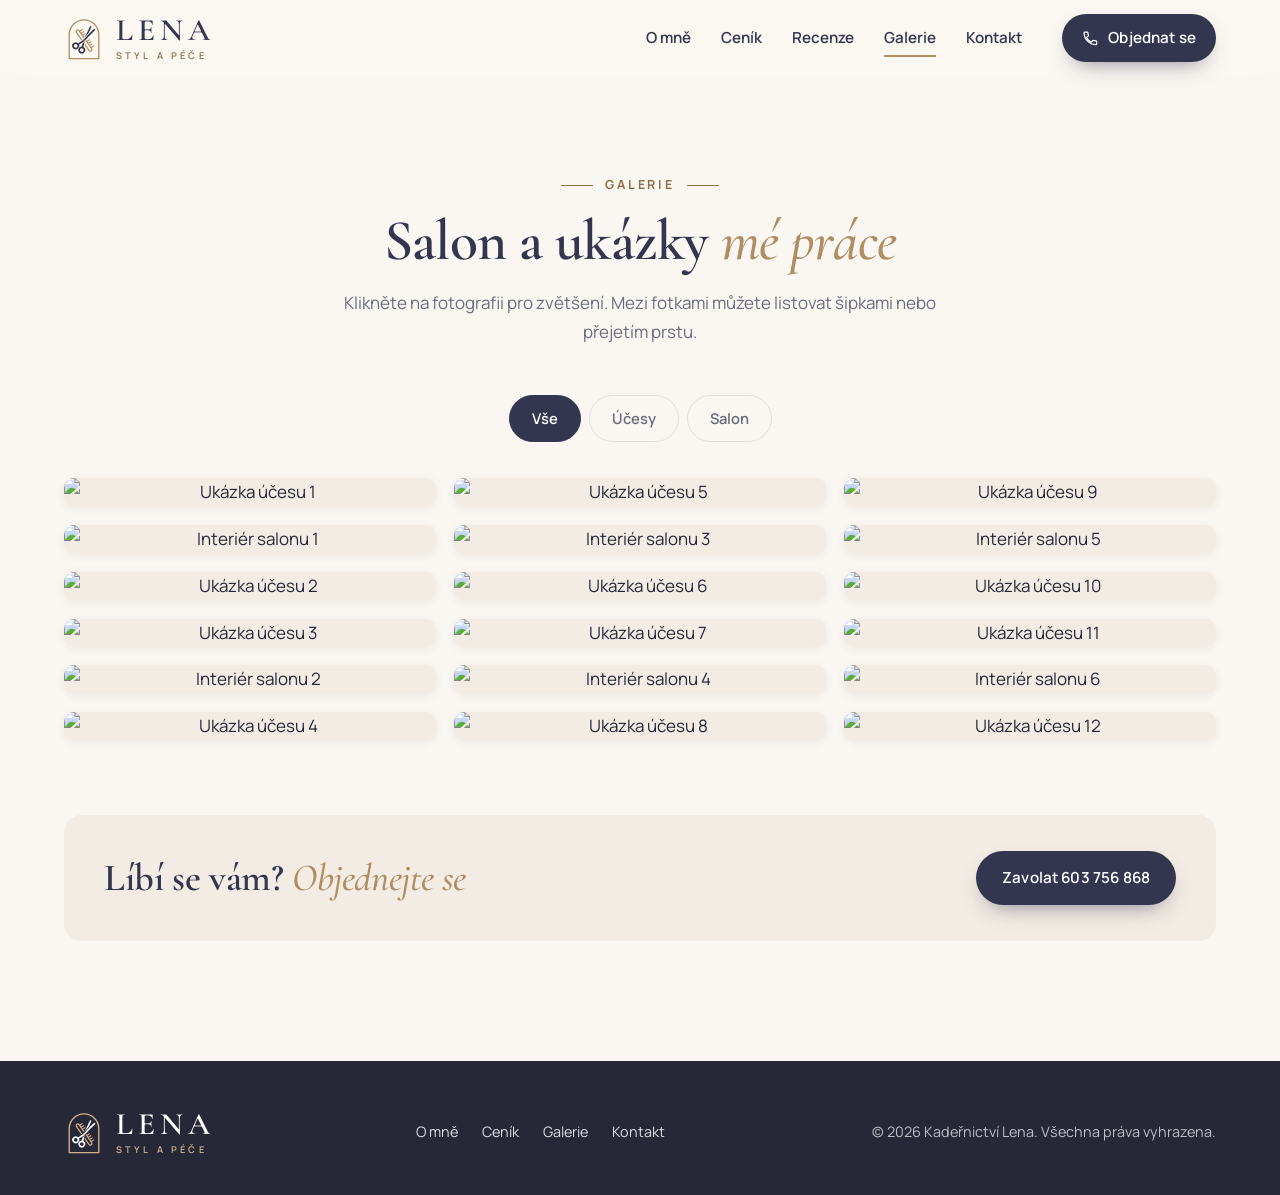
==== commit 61b926a5: "Redesign logo mark with crossed scissors and comb Keeps the arch frame and the draw-in animation (fr" ====
--- a/gallery.html
+++ b/gallery.html
@@ -20,10 +20,26 @@
         <div class="container header-inner">
             <a href="index.html" class="brand" aria-label="Kadeřnictví Lena – úvod">
                 <svg class="brand-mark" viewBox="0 0 48 56" aria-hidden="true">
-                    <path class="mark-arch" d="M6 53V24a18 18 0 0 1 36 0v29z"/>
-                    <path class="mark-strand" d="M21 13c-3.5 9 3 17.5-1 27.5-2 5 1.5 7.4 6.5 6.6 3.6-.6 6.6-2.3 9.5-4.6"/>
-                    <path class="mark-strand-thin" d="M25.5 15.5c-2.6 7.8 2.6 14.3-.6 22.3"/>
-                    <path class="mark-spark" d="M33 18.5l1.2 2.6 2.6 1.2-2.6 1.2-1.2 2.6-1.2-2.6-2.6-1.2 2.6-1.2z"/>
+                    <path class="mark-arch" pathLength="1" d="M6 53V24a18 18 0 0 1 36 0v29z"/>
+                    <g transform="translate(24 31) scale(.9)">
+                        <g class="mark-comb" transform="rotate(-35)">
+                            <rect pathLength="1" x="-2.2" y="-17" width="4.4" height="34" rx="2.2"/>
+                            <path class="mark-teeth" pathLength="1" d="M2.2-13.5h4.3M2.2-10.1h4.3M2.2-6.75h4.3M2.2-3.4h4.3M2.2 0h4.3M2.2 3.4h4.3M2.2 6.75h4.3M2.2 10.1h4.3M2.2 13.5h4.3"/>
+                        </g>
+                        <g transform="rotate(35)">
+                            <g class="mark-blade mark-blade-a">
+                                <path class="mark-knock" pathLength="1" d="M-3.2-20C-2-14-.8-7 0 0l3.7 9"/>
+                                <path class="mark-scissors" pathLength="1" d="M-3.2-20C-2-14-.8-7 0 0l3.7 9"/>
+                                <circle class="mark-scissors" pathLength="1" cx="5" cy="12.4" r="3.6"/>
+                            </g>
+                            <g class="mark-blade mark-blade-b">
+                                <path class="mark-knock" pathLength="1" d="M3.2-20C2-14 .8-7 0 0l-3.7 9"/>
+                                <path class="mark-scissors" pathLength="1" d="M3.2-20C2-14 .8-7 0 0l-3.7 9"/>
+                                <circle class="mark-scissors" pathLength="1" cx="-5" cy="12.4" r="3.6"/>
+                            </g>
+                            <circle class="mark-pivot" r="1.1"/>
+                        </g>
+                    </g>
                 </svg>
                 <span class="brand-text"><span class="brand-name">Lena</span><span class="brand-tag">Styl a péče</span></span>
             </a>
@@ -110,11 +126,27 @@
         <div class="container footer-inner">
             <a href="index.html" class="brand brand-footer" aria-label="Kadeřnictví Lena">
                 <svg class="brand-mark" viewBox="0 0 48 56" aria-hidden="true">
-                        <path class="mark-arch" d="M6 53V24a18 18 0 0 1 36 0v29z"/>
-                        <path class="mark-strand" d="M21 13c-3.5 9 3 17.5-1 27.5-2 5 1.5 7.4 6.5 6.6 3.6-.6 6.6-2.3 9.5-4.6"/>
-                        <path class="mark-strand-thin" d="M25.5 15.5c-2.6 7.8 2.6 14.3-.6 22.3"/>
-                        <path class="mark-spark" d="M33 18.5l1.2 2.6 2.6 1.2-2.6 1.2-1.2 2.6-1.2-2.6-2.6-1.2 2.6-1.2z"/>
-                    </svg>
+                    <path class="mark-arch" pathLength="1" d="M6 53V24a18 18 0 0 1 36 0v29z"/>
+                    <g transform="translate(24 31) scale(.9)">
+                        <g class="mark-comb" transform="rotate(-35)">
+                            <rect pathLength="1" x="-2.2" y="-17" width="4.4" height="34" rx="2.2"/>
+                            <path class="mark-teeth" pathLength="1" d="M2.2-13.5h4.3M2.2-10.1h4.3M2.2-6.75h4.3M2.2-3.4h4.3M2.2 0h4.3M2.2 3.4h4.3M2.2 6.75h4.3M2.2 10.1h4.3M2.2 13.5h4.3"/>
+                        </g>
+                        <g transform="rotate(35)">
+                            <g class="mark-blade mark-blade-a">
+                                <path class="mark-knock" pathLength="1" d="M-3.2-20C-2-14-.8-7 0 0l3.7 9"/>
+                                <path class="mark-scissors" pathLength="1" d="M-3.2-20C-2-14-.8-7 0 0l3.7 9"/>
+                                <circle class="mark-scissors" pathLength="1" cx="5" cy="12.4" r="3.6"/>
+                            </g>
+                            <g class="mark-blade mark-blade-b">
+                                <path class="mark-knock" pathLength="1" d="M3.2-20C2-14 .8-7 0 0l-3.7 9"/>
+                                <path class="mark-scissors" pathLength="1" d="M3.2-20C2-14 .8-7 0 0l-3.7 9"/>
+                                <circle class="mark-scissors" pathLength="1" cx="-5" cy="12.4" r="3.6"/>
+                            </g>
+                            <circle class="mark-pivot" r="1.1"/>
+                        </g>
+                    </g>
+                </svg>
                     <span class="brand-text"><span class="brand-name">Lena</span><span class="brand-tag">Styl a péče</span></span>
             </a>
             <nav aria-label="Patička">
--- a/css/styles.css
+++ b/css/styles.css
@@ -187,36 +187,48 @@
 .brand {
     --mark-line: var(--navy);
     --mark-accent: var(--gold);
+    --mark-bg: var(--cream);
     display: inline-flex;
     align-items: center;
     gap: 12px;
     color: var(--navy);
 }
 .brand-mark {
-    width: 36px;
-    height: 42px;
+    width: 40px;
+    height: 46px;
     overflow: visible;
 }
-.brand-mark path { fill: none; stroke-linecap: round; stroke-linejoin: round; }
+.brand-mark * { fill: none; stroke-linecap: round; stroke-linejoin: round; }
 .mark-arch { stroke: var(--mark-accent); stroke-width: 1.6; }
-.mark-strand {
-    stroke: var(--mark-line);
-    stroke-width: 2.6;
-    stroke-dasharray: 80;
-    stroke-dashoffset: 0;
-}
-.mark-strand-thin { stroke: var(--mark-accent); stroke-width: 1.3; }
-.brand .mark-spark { fill: var(--mark-accent); stroke: none; transform-origin: 33px 22.3px; }
-.brand:hover .mark-spark { animation: sparkle .9s var(--ease); }
-.js .site-header .mark-strand { animation: drawStrand 1.6s var(--ease) .2s both; }
-@keyframes drawStrand {
-    from { stroke-dashoffset: 80; }
+.mark-comb rect { stroke: var(--mark-accent); stroke-width: 1.6; }
+.mark-teeth { stroke: var(--mark-accent); stroke-width: 1.4; }
+.mark-knock { stroke: var(--mark-bg); stroke-width: 4.2; }
+.mark-scissors { stroke: var(--mark-line); stroke-width: 2.2; }
+.brand .mark-pivot { fill: var(--mark-accent); stroke: none; }
+
+/* vykreslení loga při načtení: rám → hřeben → nůžky */
+.js .site-header .brand-mark [pathLength] {
+    stroke-dasharray: 1;
+    animation: drawMark 1.1s var(--ease) both;
+}
+.js .site-header .mark-arch { animation-duration: 1.4s !important; }
+.js .site-header .mark-comb [pathLength] { animation-delay: .45s; }
+.js .site-header .mark-blade [pathLength] { animation-delay: .8s; }
+.js .site-header .mark-pivot { animation: fadeIn .4s 1.6s both; }
+@keyframes drawMark {
+    from { stroke-dashoffset: 1; }
     to { stroke-dashoffset: 0; }
 }
-@keyframes sparkle {
-    0%, 100% { transform: scale(1) rotate(0); }
-    50% { transform: scale(1.5) rotate(45deg); }
-}
+@keyframes fadeIn {
+    from { opacity: 0; }
+}
+
+/* cvaknutí nůžek po najetí myší */
+.mark-blade { transform-origin: 0 0; }
+.brand:hover .mark-blade-a { animation: snipA .5s var(--ease); }
+.brand:hover .mark-blade-b { animation: snipB .5s var(--ease); }
+@keyframes snipA { 50% { transform: rotate(8deg); } }
+@keyframes snipB { 50% { transform: rotate(-8deg); } }
 .brand-text {
     display: flex;
     flex-direction: column;
@@ -910,6 +922,7 @@
 .brand-footer {
     --mark-line: var(--white);
     --mark-accent: #d2b48c;
+    --mark-bg: var(--ink);
     color: var(--white);
 }
 .brand-footer .brand-tag { color: #d2b48c; }
@@ -1153,7 +1166,7 @@
     }
     .site-nav ul a::after { left: 16px; right: 16px; }
     .site-header .brand { position: relative; z-index: 120; }
-    .brand-mark { width: 31px; height: 36px; }
+    .brand-mark { width: 35px; height: 40px; }
     .brand-name { font-size: 1.7rem; }
     .brand-tag { font-size: 0.52rem; }
 
